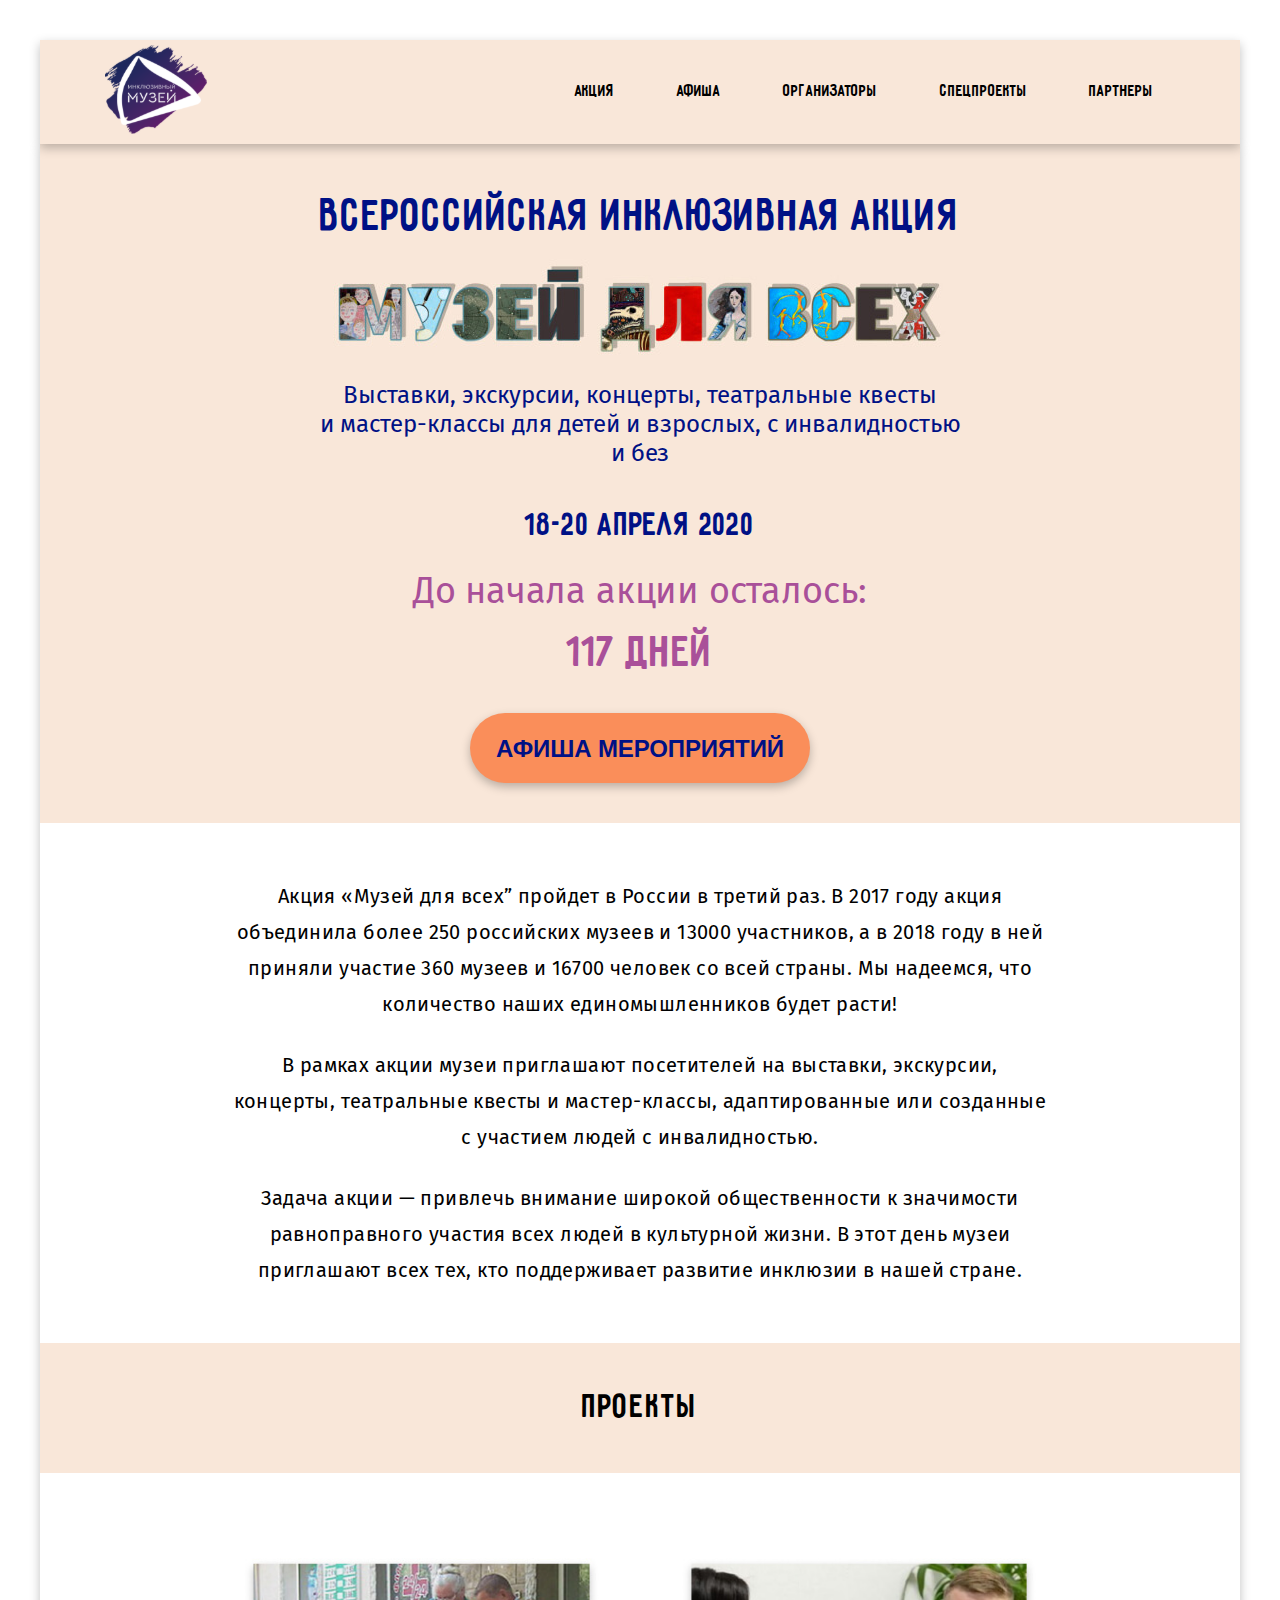
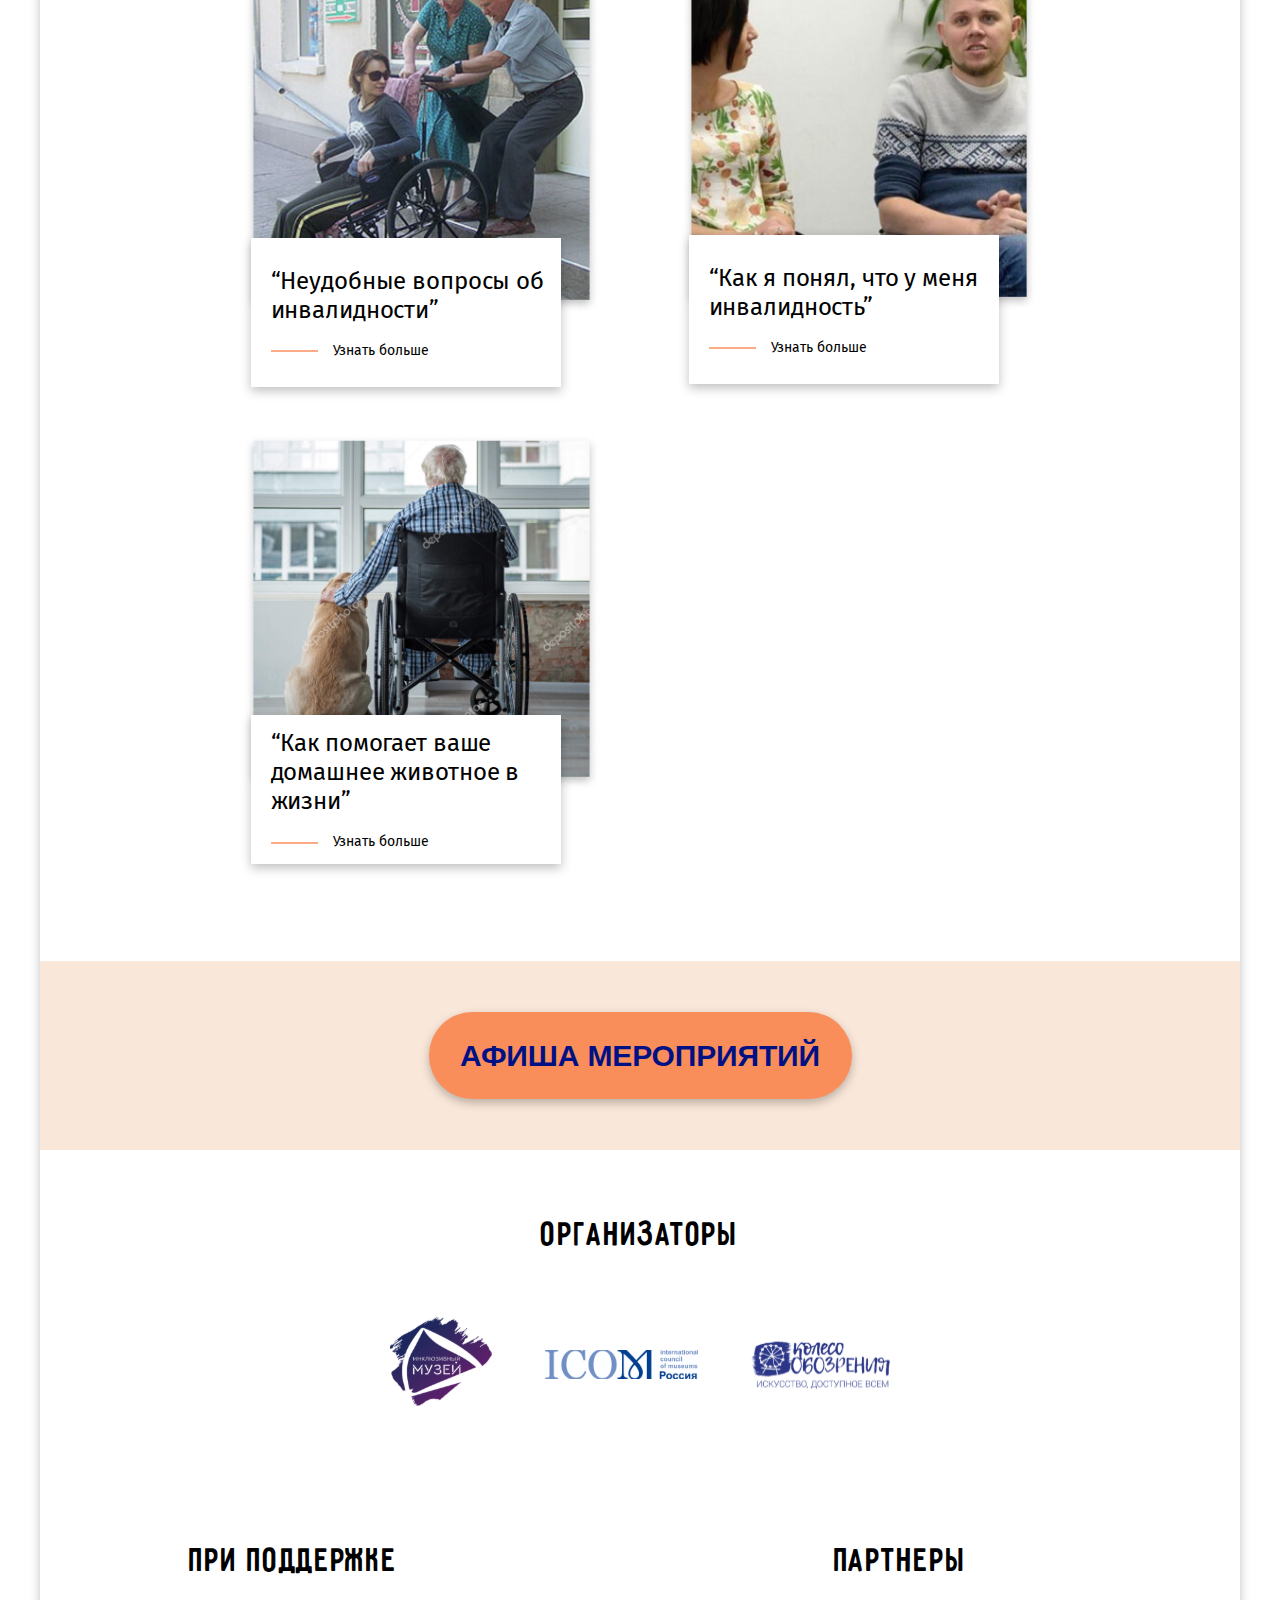
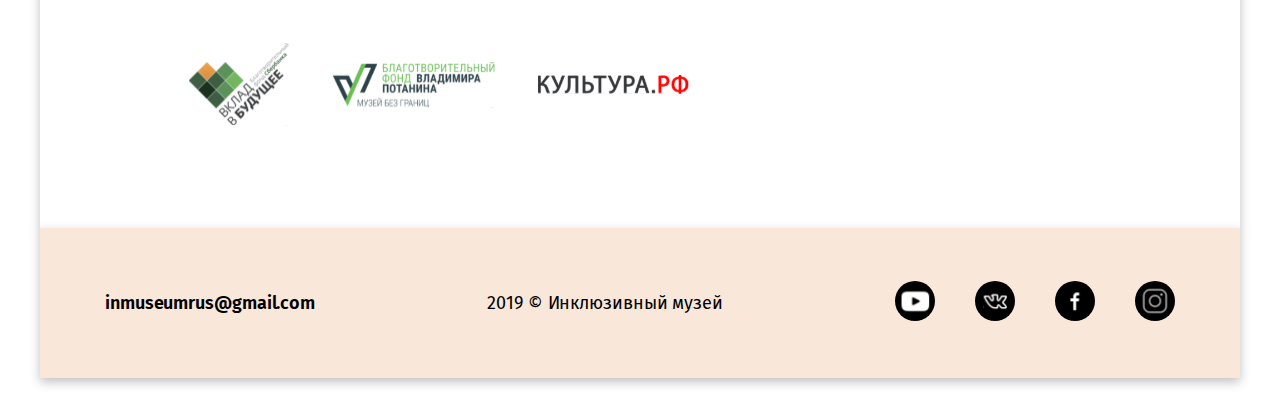
==== index.html @ b515f741 "remove index.html" ====
<!DOCTYPE html>
<html lang="ru">

<head>
  <meta charset="UTF-8">
  <meta name="viewport" content="width=device-width, initial-scale=1.0">
  <meta http-equiv="X-UA-Compatible" content="ie=edge">
  <meta name="author" content="Ванда Поникарова">
  <meta name="description" content="Акция «Музей для всех». Культурная жизнь может и должна быть доступна каждому.">
  <title>Музей для всех</title>
  <link rel="stylesheet" href="../styles/index.css">
</head>

<body class="page">

    <header class="header">

        <div class="logo header__logo">
            <a class="link logo__link" href="#"><img class="logo__image" src="../images/logo.svg" alt="Логотип Музей для всех"></a>
        </div>

        <button class="header__menu"><img class="header__sandwich" src="../images/menu.svg" alt="Иконка меню"></button>

        <nav class="header__list">
            <ul class="navigation">
                <li class="navigation__item">
                    <a class="link navigation__link" href="#">Акция</a>
                </li>
                <li class="navigation__item">
                    <a class="link navigation__link" href="#">Афиша</a>
                </li>
                <li class="navigation__item">
                    <a class="link navigation__link" href="#">Организаторы</a>
                </li>
                <li class="navigation__item">
                    <a class="link navigation__link" href="#">Спецпроекты</a>
                </li>
                <li class="navigation__item">
                    <a class="link navigation__link" href="#">Партнеры</a>
                </li>
            </ul>
        </nav>

    </header>

    <main class="main page__main">
        
        <section class="banner">
            <h1 class="banner__title">всероссийская инклюзивная&nbsp;акция</h1>
            <img class="banner__image" src="../images/MuseumForEveryone.jpg" alt="Заголовок Музей для всех">
            <p class="banner__subtitle">Выставки, экскурсии, концерты, театральные квесты и&nbsp;мастер-классы&nbsp;для детей и взрослых, с инвалидностью и без</p>
            <p class="banner__date">18-20 апреля 2020</p>
            <p class="banner__text">До начала акции осталось:</p>
            <p class="banner__counter">117 дней</p>
            <button class="button button_theme_orange button_type_small">афиша мероприятий</button>
        </section>

        <section class="promo">
            <article class="promo__text">
                <p class="promo__paragraph">Акция «Музей для всех”  пройдет в России  в третий раз. В 2017 году акция объединила более 250 российских музеев и 13000 участников, а в 2018 году в ней приняли участие 360 музеев и 16700 человек со всей страны. Мы надеемся, что количество наших единомышленников будет расти!</p>
                <p class="promo__paragraph">В рамках акции музеи приглашают посетителей на выставки, экскурсии, концерты, театральные квесты и мастер-классы, адаптированные или созданные с участием людей с инвалидностью.</p>
                <p class="promo__paragraph">Задача акции — привлечь внимание широкой общественности к значимости равноправного участия всех людей в культурной жизни. В этот день музеи приглашают всех тех, кто поддерживает развитие инклюзии в нашей стране.</p>
            </article>
        </section>

        <section class="projects">
            <div class="projects__head">
                <h2 class="projects__title text">проекты</h2>
            </div>
            <div class="projects__gallery">
                <div class="projects__item">
                    <img class="projects__image" 
                         srcset="../images/projects-01-288w.jpg 288w,
                                 ../images/projects-01-375w.jpg 375w" 
                         sizes="(max-width: 400px) 268px,
                         355px" 
                         src="../images/projects-01-375w.jpg" 
                         alt="Помощь">
                    <div class="projects__about">
                        <p class="projects__text text">“Неудобные вопросы об инвалидности”</p>
                        <a class="link projects__link" href=""><div class="projects__line"></div>Узнать больше</a>
                    </div>                
                </div>
                <div class="projects__item">
                    <img class="projects__image" 
                         srcset="../images/projects-02-288w.jpg 288w,
                                 ../images/projects-02-375w.jpg 375w" 
                         sizes="(max-width: 400px) 268px,
                                 355px" 
                         src="../images/projects-02-375w.jpg" 
                         alt="Поддержка">
                    <div class="projects__about">
                        <p class="projects__text text">“Как я понял, что у меня инвалидность”</p>
                        <a class="link projects__link" href=""><div class="projects__line"></div>Узнать больше</a>
                    </div>                
                </div>
                <div class="projects__item">
                    <img class="projects__image" 
                         srcset="../images/projects-03-288w.jpg 288w,
                                 ../images/projects-03-375w.jpg 375w" 
                         sizes="(max-width: 400px) 268px,
                                 355px" 
                         src="../images/projects-03-375w.jpg" 
                         alt="Друг">
                    <div class="projects__about">
                        <p class="projects__text text">“Как помогает ваше домашнее животное в жизни”</p>
                        <a class="link projects__link" href=""><div class="projects__line"></div>Узнать больше</a>
                    </div>                
                </div>
            </div>

        </section>

        <section class="events">
            <div class="events__head">
                <button class="button button_theme_orange button_type_big">афиша мероприятий</button>
            </div>
        </section>

        <section class="organizers">
            <div class="organizers__block">
                <div class="organizers__section organizers__section_a">
                    <p class="organizers__title">Организаторы</p>
                    <ul class="organizers__list">
                        <li class="organizers__item organizers__item_a">
                            <a class="organizers__link" href="#">
                                <img class="link organizers__icon organizers__icon_type_museum" src="../images/logo.svg" alt="Музей для всех">
                            </a>
                        </li>
                        <li class="organizers__item organizers__item_b">
                            <a class="organizers__link" href="#">
                                <img class="link organizers__icon organizers__icon_type_icom" src="../images/ICOM_NC.svg" alt="ICOM">
                            </a>
                        </li>
                        <li class="organizers__item organizers__item_c">
                            <a class="organizers__link" href="#">
                                <img class="link organizers__icon organizers__icon_type_wheel" src="../images/wheel.svg" alt="Колесо обозрения">
                            </a>
                        </li>
                    </ul>
                </div>
                <div class="organizers__section organizers__section_b">
                    <p class="organizers__title">при поддержке</p>
                    <ul class="organizers__list">
                        <li class="organizers__item organizers__item_a">
                            <a class="link organizers__link" href="#">
                                <img class="organizers__icon organizers__icon_type_rgb" src="../images/vklad_rgb.svg" alt="Фонд Вклад в будущее">
                            </a>
                        </li>
                        <li class="organizers__item organizers__item_b">
                            <a class="link organizers__link" href="#">
                                <img class="organizers__icon organizers__icon_type_potanin" src="../images/potanin_fund.svg" alt="Фонд Владимира Потанина">
                            </a>
                        </li>
                        <li class="organizers__item organizers__item_c">
                            <a class="link organizers__link" href="#">
                                <img class="organizers__icon organizers__icon_type_culture" src="../images/culture.svg" alt="КУЛЬТУРА.РФ">
                            </a>
                        </li>
                    </ul>
                </div>
                <div class="organizers__section organizers__section_c">
                    <p class="organizers__title">Партнеры</p>
                </div>
            </div>


        </section>

    </main>

    <footer class="footer">
        <a class="footer__email" href="mailto:inmuseumrus@gmail.com">inmuseumrus@gmail.com</a>
        <p class="footer__copyright">2019 &copy; Инклюзивный музей</p>
        <ul class="footer__social">
            <li class="footer__item">
                <a class="link footer__link" href="#"><img class="footer__icon" src="../images/youtube.svg" alt="Youtube"></a>
            </li>
            <li class="footer__item">
                <a class="link footer__link" href="#"><img class="footer__icon" src="../images/VK.svg" alt="ВКонтакте"></a>
            </li>
            <li class="footer__item">
                <a class="link footer__link" href="#"><img class="footer__icon" src="../images/facebook.svg" alt="Facebook"></a>
            </li>
            <li class="footer__item">
                <a class="link footer__link" href="#"><img class="footer__icon" src="../images/instagram.svg" alt="Instagram"></a>
            </li>
        </ul>

    </footer>
    <script src="../scripts/index.js"></script>
</body>
---- styles/index.css ----
@import url('../blocks/page/page.css');
@import url('../blocks/link/link.css');
@import url('../blocks/header/header.css');
@import url('../blocks/navigation/navigation.css');
@import url('../blocks/logo/logo.css');

@import url('../blocks/main/main.css');
@import url('../blocks/banner/banner.css');
@import url('../blocks/button/button.css');
@import url('../blocks/promo/promo.css');
@import url('../blocks/projects/projects.css');
@import url('../blocks/events/__head/events__head.css');
@import url('../blocks/organizers/organizers.css');

@import url('../blocks/footer/footer.css');
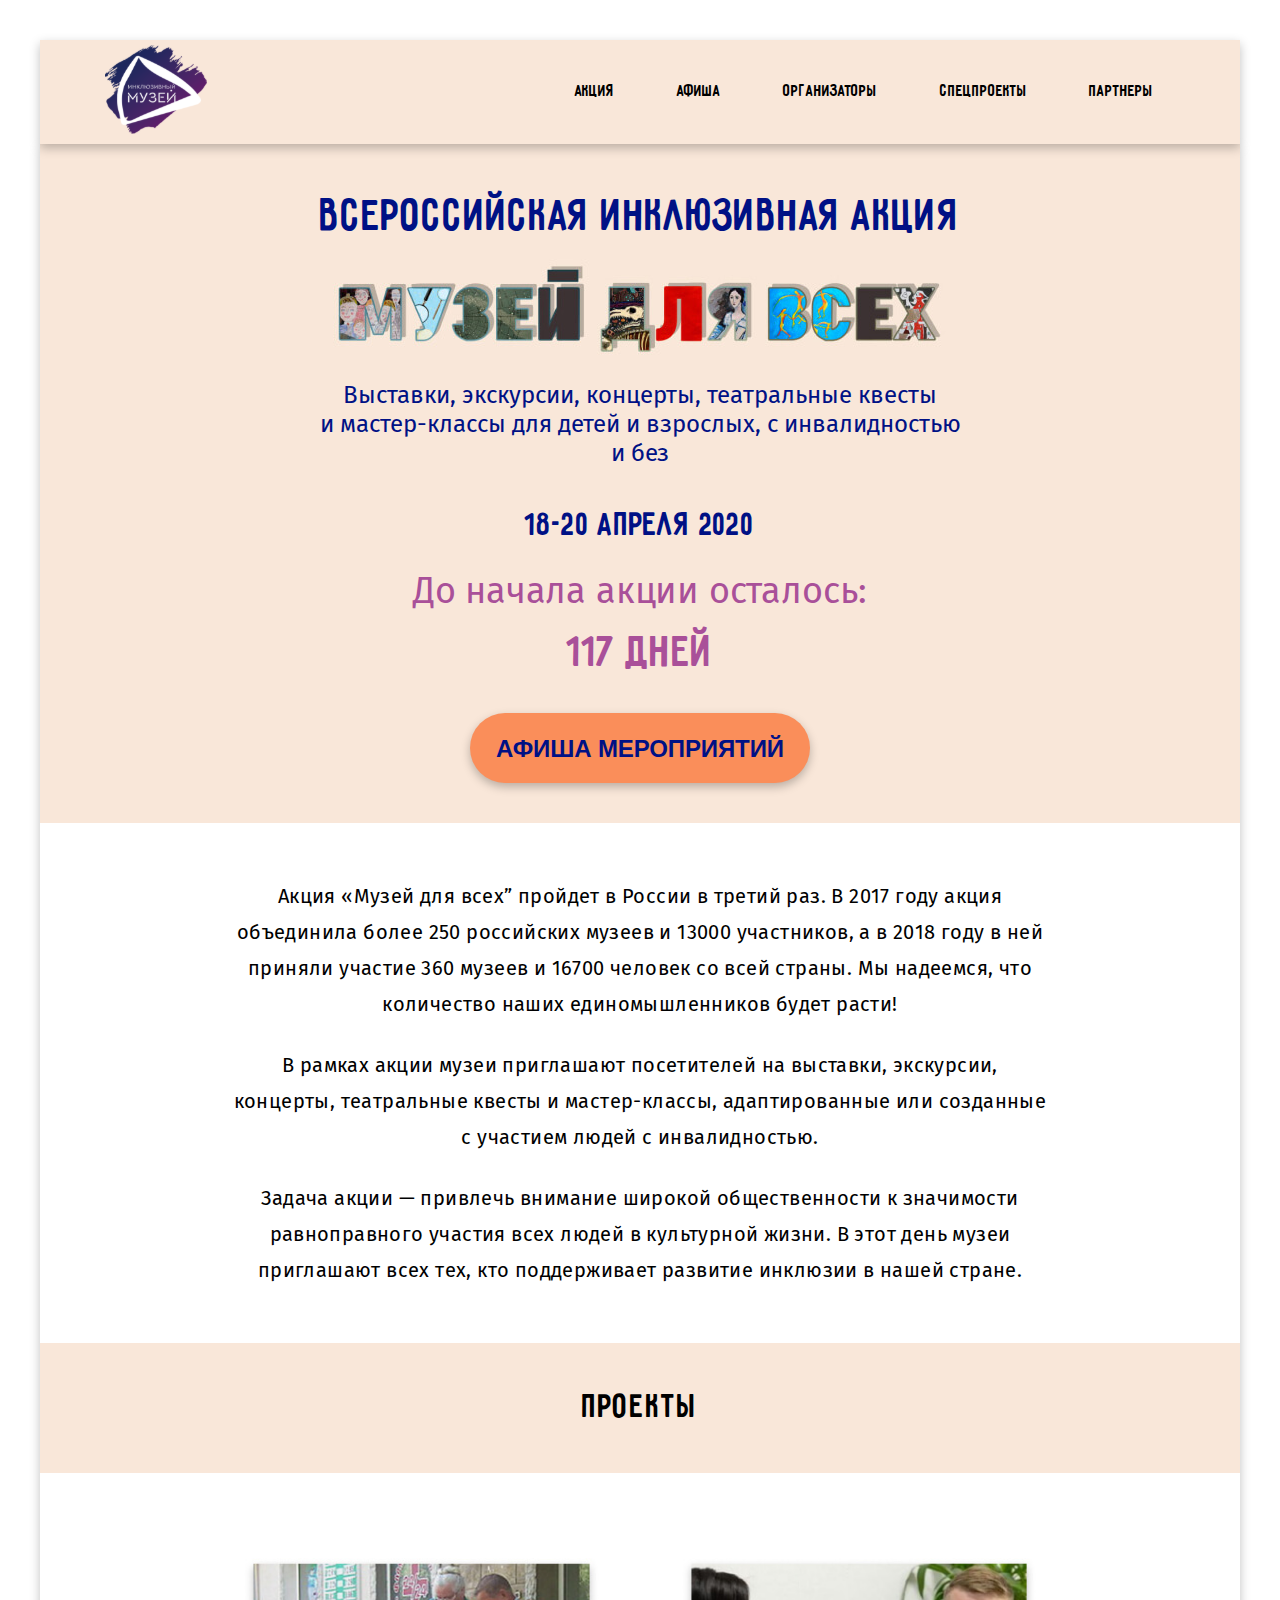
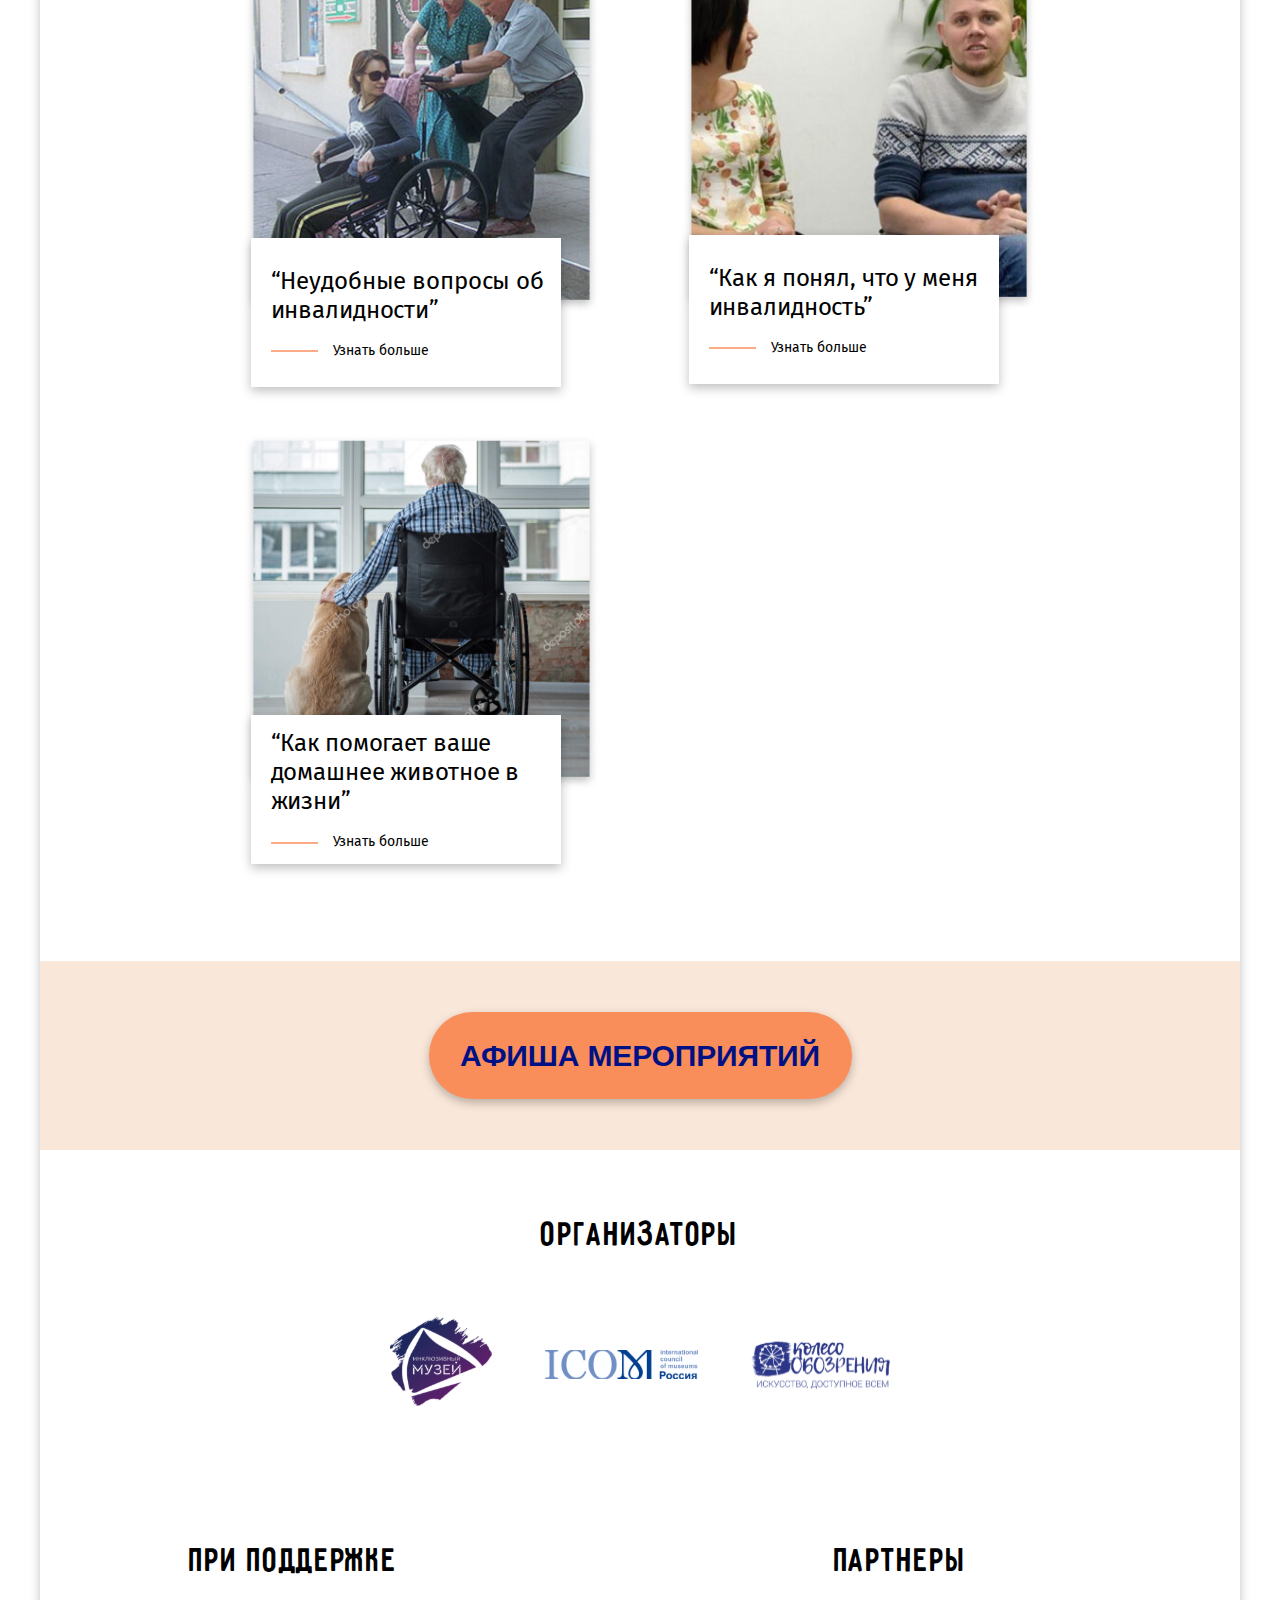
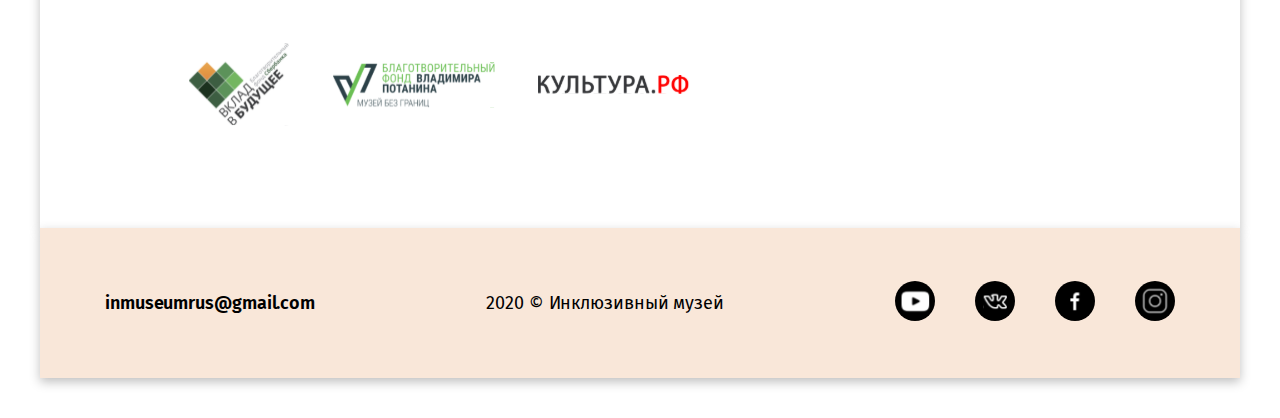
==== commit 14f843a5: "fix page projects" ====
--- a/index.html
+++ b/index.html
@@ -8,7 +8,7 @@
   <meta name="author" content="Ванда Поникарова">
   <meta name="description" content="Акция «Музей для всех». Культурная жизнь может и должна быть доступна каждому.">
   <title>Музей для всех</title>
-  <link rel="stylesheet" href="../styles/index.css">
+  <link rel="stylesheet" href="./styles/index.css">
 </head>
 
 <body class="page">
@@ -16,27 +16,27 @@
     <header class="header">
 
         <div class="logo header__logo">
-            <a class="link logo__link" href="#"><img class="logo__image" src="../images/logo.svg" alt="Логотип Музей для всех"></a>
+            <a class="link logo__link" href="#"><img class="logo__image" src="./images/logo.svg" alt="Логотип Музей для всех"></a>
         </div>
 
-        <button class="header__menu"><img class="header__sandwich" src="../images/menu.svg" alt="Иконка меню"></button>
+        <button class="header__menu"><img class="header__sandwich" src="./images/menu.svg" alt="Иконка меню"></button>
 
         <nav class="header__list">
             <ul class="navigation">
                 <li class="navigation__item">
-                    <a class="link navigation__link" href="#">Акция</a>
+                    <a class="link navigation__link" href="#promo">Акция</a>
                 </li>
                 <li class="navigation__item">
-                    <a class="link navigation__link" href="#">Афиша</a>
+                    <a class="link navigation__link" href="#events">Афиша</a>
                 </li>
                 <li class="navigation__item">
-                    <a class="link navigation__link" href="#">Организаторы</a>
+                    <a class="link navigation__link" href="#organizers">Организаторы</a>
                 </li>
                 <li class="navigation__item">
-                    <a class="link navigation__link" href="#">Спецпроекты</a>
+                    <a class="link navigation__link" href="#projects">Спецпроекты</a>
                 </li>
                 <li class="navigation__item">
-                    <a class="link navigation__link" href="#">Партнеры</a>
+                    <a class="link navigation__link" href="#partners">Партнеры</a>
                 </li>
             </ul>
         </nav>
@@ -47,7 +47,7 @@
         
         <section class="banner">
             <h1 class="banner__title">всероссийская инклюзивная&nbsp;акция</h1>
-            <img class="banner__image" src="../images/MuseumForEveryone.jpg" alt="Заголовок Музей для всех">
+            <img class="banner__image" src="./images/MuseumForEveryone.jpg" alt="Заголовок Музей для всех">
             <p class="banner__subtitle">Выставки, экскурсии, концерты, театральные квесты и&nbsp;мастер-классы&nbsp;для детей и взрослых, с инвалидностью и без</p>
             <p class="banner__date">18-20 апреля 2020</p>
             <p class="banner__text">До начала акции осталось:</p>
@@ -55,7 +55,7 @@
             <button class="button button_theme_orange button_type_small">афиша мероприятий</button>
         </section>
 
-        <section class="promo">
+        <section class="promo" id="promo">
             <article class="promo__text">
                 <p class="promo__paragraph">Акция «Музей для всех”  пройдет в России  в третий раз. В 2017 году акция объединила более 250 российских музеев и 13000 участников, а в 2018 году в ней приняли участие 360 музеев и 16700 человек со всей страны. Мы надеемся, что количество наших единомышленников будет расти!</p>
                 <p class="promo__paragraph">В рамках акции музеи приглашают посетителей на выставки, экскурсии, концерты, театральные квесты и мастер-классы, адаптированные или созданные с участием людей с инвалидностью.</p>
@@ -63,55 +63,55 @@
             </article>
         </section>
 
-        <section class="projects">
+        <section class="projects" id="projects">
             <div class="projects__head">
                 <h2 class="projects__title text">проекты</h2>
             </div>
             <div class="projects__gallery">
                 <div class="projects__item">
                     <img class="projects__image" 
-                         srcset="../images/projects-01-288w.jpg 288w,
-                                 ../images/projects-01-375w.jpg 375w" 
+                         srcset="./images/projects-01-288w.jpg 288w,
+                                 ./images/projects-01-375w.jpg 375w" 
                          sizes="(max-width: 400px) 268px,
                          355px" 
-                         src="../images/projects-01-375w.jpg" 
+                         src="./images/projects-01-375w.jpg" 
                          alt="Помощь">
                     <div class="projects__about">
                         <p class="projects__text text">“Неудобные вопросы об инвалидности”</p>
-                        <a class="link projects__link" href=""><div class="projects__line"></div>Узнать больше</a>
+                        <a class="link projects__link" href="./pages/projects.html"><div class="projects__line"></div>Узнать больше</a>
                     </div>                
                 </div>
                 <div class="projects__item">
                     <img class="projects__image" 
-                         srcset="../images/projects-02-288w.jpg 288w,
-                                 ../images/projects-02-375w.jpg 375w" 
+                         srcset="./images/projects-02-288w.jpg 288w,
+                                 ./images/projects-02-375w.jpg 375w" 
                          sizes="(max-width: 400px) 268px,
                                  355px" 
-                         src="../images/projects-02-375w.jpg" 
+                         src="./images/projects-02-375w.jpg" 
                          alt="Поддержка">
                     <div class="projects__about">
                         <p class="projects__text text">“Как я понял, что у меня инвалидность”</p>
-                        <a class="link projects__link" href=""><div class="projects__line"></div>Узнать больше</a>
+                        <a class="link projects__link" href="./pages/projects.html"><div class="projects__line"></div>Узнать больше</a>
                     </div>                
                 </div>
                 <div class="projects__item">
                     <img class="projects__image" 
-                         srcset="../images/projects-03-288w.jpg 288w,
-                                 ../images/projects-03-375w.jpg 375w" 
+                         srcset="./images/projects-03-288w.jpg 288w,
+                                 ./images/projects-03-375w.jpg 375w" 
                          sizes="(max-width: 400px) 268px,
                                  355px" 
-                         src="../images/projects-03-375w.jpg" 
+                         src="./images/projects-03-375w.jpg" 
                          alt="Друг">
                     <div class="projects__about">
                         <p class="projects__text text">“Как помогает ваше домашнее животное в жизни”</p>
-                        <a class="link projects__link" href=""><div class="projects__line"></div>Узнать больше</a>
+                        <a class="link projects__link" href="./pages/projects.html"><div class="projects__line"></div>Узнать больше</a>
                     </div>                
                 </div>
             </div>
 
         </section>
 
-        <section class="events">
+        <section class="events" id="events">
             <div class="events__head">
                 <button class="button button_theme_orange button_type_big">афиша мероприятий</button>
             </div>
@@ -119,22 +119,22 @@
 
         <section class="organizers">
             <div class="organizers__block">
-                <div class="organizers__section organizers__section_a">
+                <div class="organizers__section organizers__section_a" id="organizers">
                     <p class="organizers__title">Организаторы</p>
                     <ul class="organizers__list">
                         <li class="organizers__item organizers__item_a">
                             <a class="organizers__link" href="#">
-                                <img class="link organizers__icon organizers__icon_type_museum" src="../images/logo.svg" alt="Музей для всех">
+                                <img class="link organizers__icon organizers__icon_type_museum" src="./images/logo.svg" alt="Музей для всех">
                             </a>
                         </li>
                         <li class="organizers__item organizers__item_b">
                             <a class="organizers__link" href="#">
-                                <img class="link organizers__icon organizers__icon_type_icom" src="../images/ICOM_NC.svg" alt="ICOM">
+                                <img class="link organizers__icon organizers__icon_type_icom" src="./images/ICOM_NC.svg" alt="ICOM">
                             </a>
                         </li>
                         <li class="organizers__item organizers__item_c">
                             <a class="organizers__link" href="#">
-                                <img class="link organizers__icon organizers__icon_type_wheel" src="../images/wheel.svg" alt="Колесо обозрения">
+                                <img class="link organizers__icon organizers__icon_type_wheel" src="./images/wheel.svg" alt="Колесо обозрения">
                             </a>
                         </li>
                     </ul>
@@ -144,22 +144,22 @@
                     <ul class="organizers__list">
                         <li class="organizers__item organizers__item_a">
                             <a class="link organizers__link" href="#">
-                                <img class="organizers__icon organizers__icon_type_rgb" src="../images/vklad_rgb.svg" alt="Фонд Вклад в будущее">
+                                <img class="organizers__icon organizers__icon_type_rgb" src="./images/vklad_rgb.svg" alt="Фонд Вклад в будущее">
                             </a>
                         </li>
                         <li class="organizers__item organizers__item_b">
                             <a class="link organizers__link" href="#">
-                                <img class="organizers__icon organizers__icon_type_potanin" src="../images/potanin_fund.svg" alt="Фонд Владимира Потанина">
+                                <img class="organizers__icon organizers__icon_type_potanin" src="./images/potanin_fund.svg" alt="Фонд Владимира Потанина">
                             </a>
                         </li>
                         <li class="organizers__item organizers__item_c">
                             <a class="link organizers__link" href="#">
-                                <img class="organizers__icon organizers__icon_type_culture" src="../images/culture.svg" alt="КУЛЬТУРА.РФ">
+                                <img class="organizers__icon organizers__icon_type_culture" src="./images/culture.svg" alt="КУЛЬТУРА.РФ">
                             </a>
                         </li>
                     </ul>
                 </div>
-                <div class="organizers__section organizers__section_c">
+                <div class="organizers__section organizers__section_c" id="partners">
                     <p class="organizers__title">Партнеры</p>
                 </div>
             </div>
@@ -171,22 +171,22 @@
 
     <footer class="footer">
         <a class="footer__email" href="mailto:inmuseumrus@gmail.com">inmuseumrus@gmail.com</a>
-        <p class="footer__copyright">2019 &copy; Инклюзивный музей</p>
+        <p class="footer__copyright">2020 &copy; Инклюзивный музей</p>
         <ul class="footer__social">
             <li class="footer__item">
-                <a class="link footer__link" href="#"><img class="footer__icon" src="../images/youtube.svg" alt="Youtube"></a>
+                <a class="link footer__link" href="#"><img class="footer__icon" src="./images/youtube.svg" alt="Youtube"></a>
             </li>
             <li class="footer__item">
-                <a class="link footer__link" href="#"><img class="footer__icon" src="../images/VK.svg" alt="ВКонтакте"></a>
+                <a class="link footer__link" href="#"><img class="footer__icon" src="./images/VK.svg" alt="ВКонтакте"></a>
             </li>
             <li class="footer__item">
-                <a class="link footer__link" href="#"><img class="footer__icon" src="../images/facebook.svg" alt="Facebook"></a>
+                <a class="link footer__link" href="#"><img class="footer__icon" src="./images/facebook.svg" alt="Facebook"></a>
             </li>
             <li class="footer__item">
-                <a class="link footer__link" href="#"><img class="footer__icon" src="../images/instagram.svg" alt="Instagram"></a>
+                <a class="link footer__link" href="#"><img class="footer__icon" src="./images/instagram.svg" alt="Instagram"></a>
             </li>
         </ul>
 
     </footer>
-    <script src="../scripts/index.js"></script>
+    <script src="./scripts/index.js"></script>
 </body>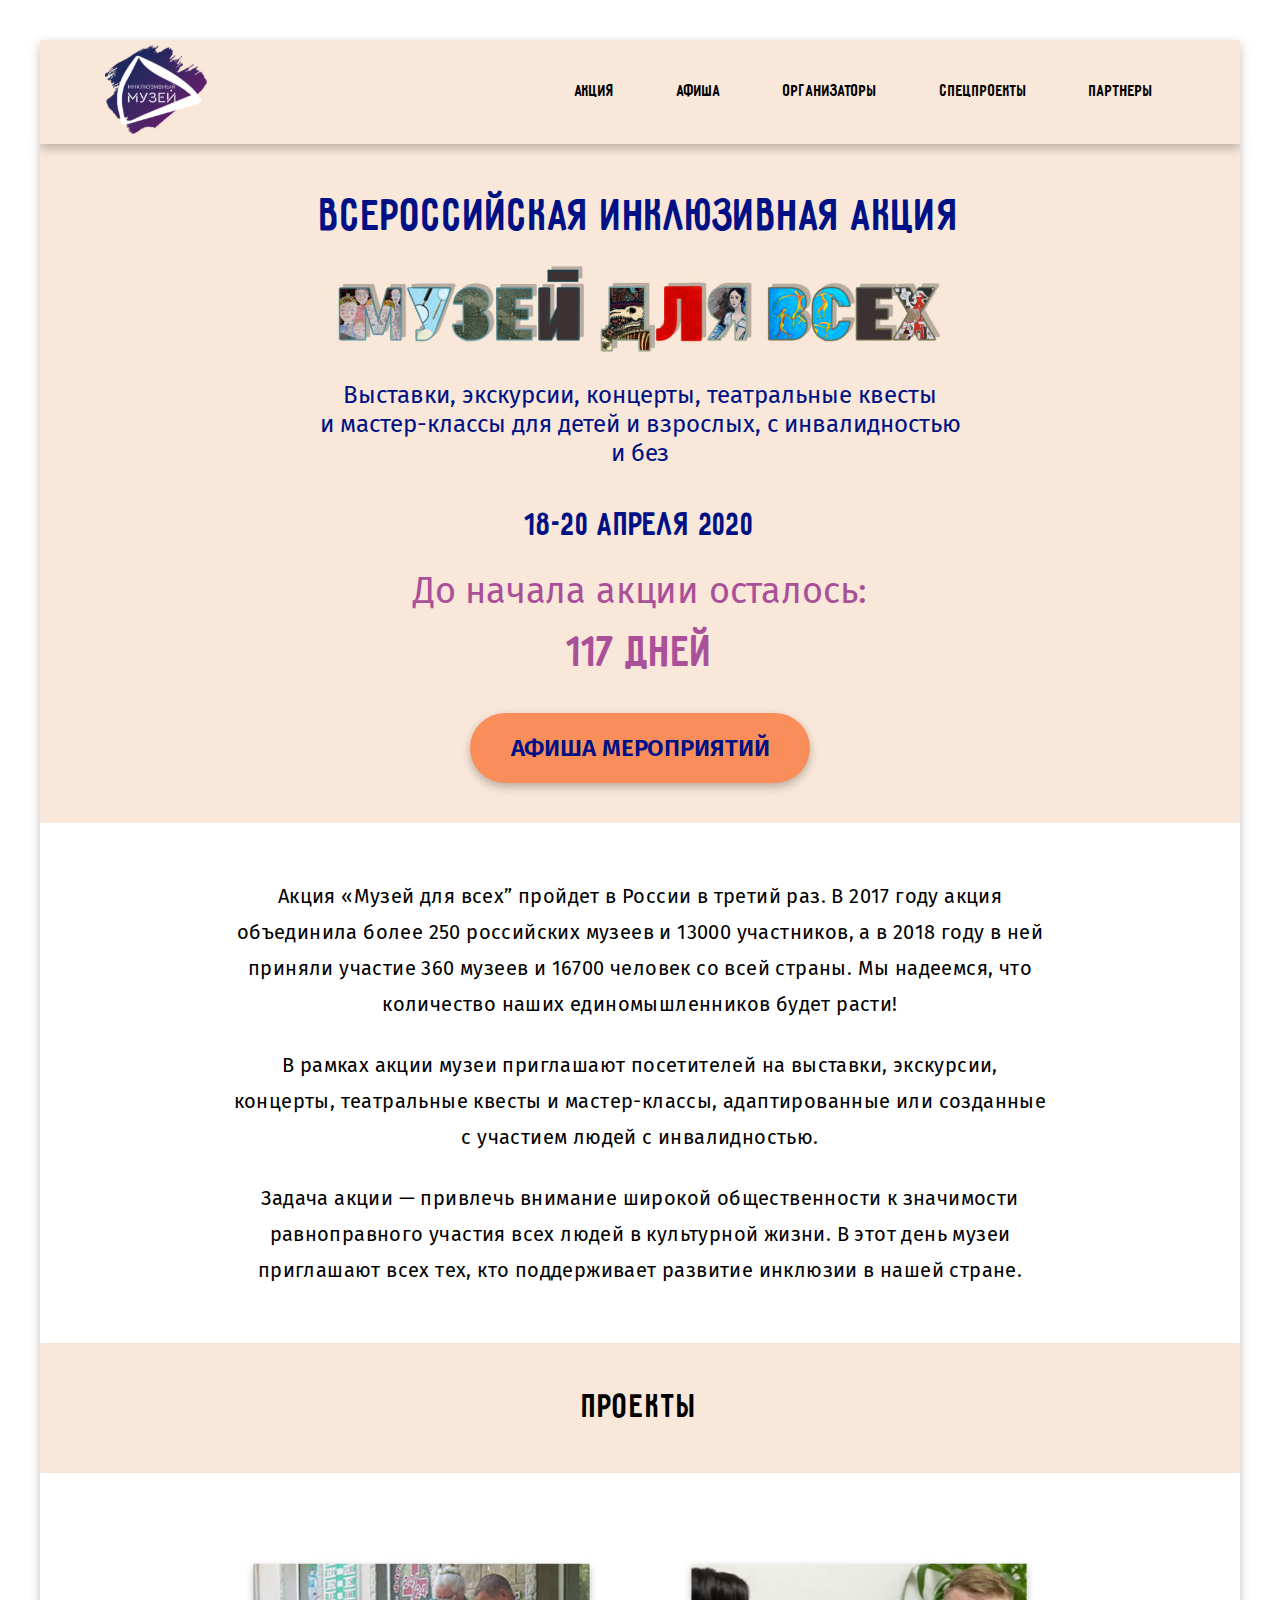
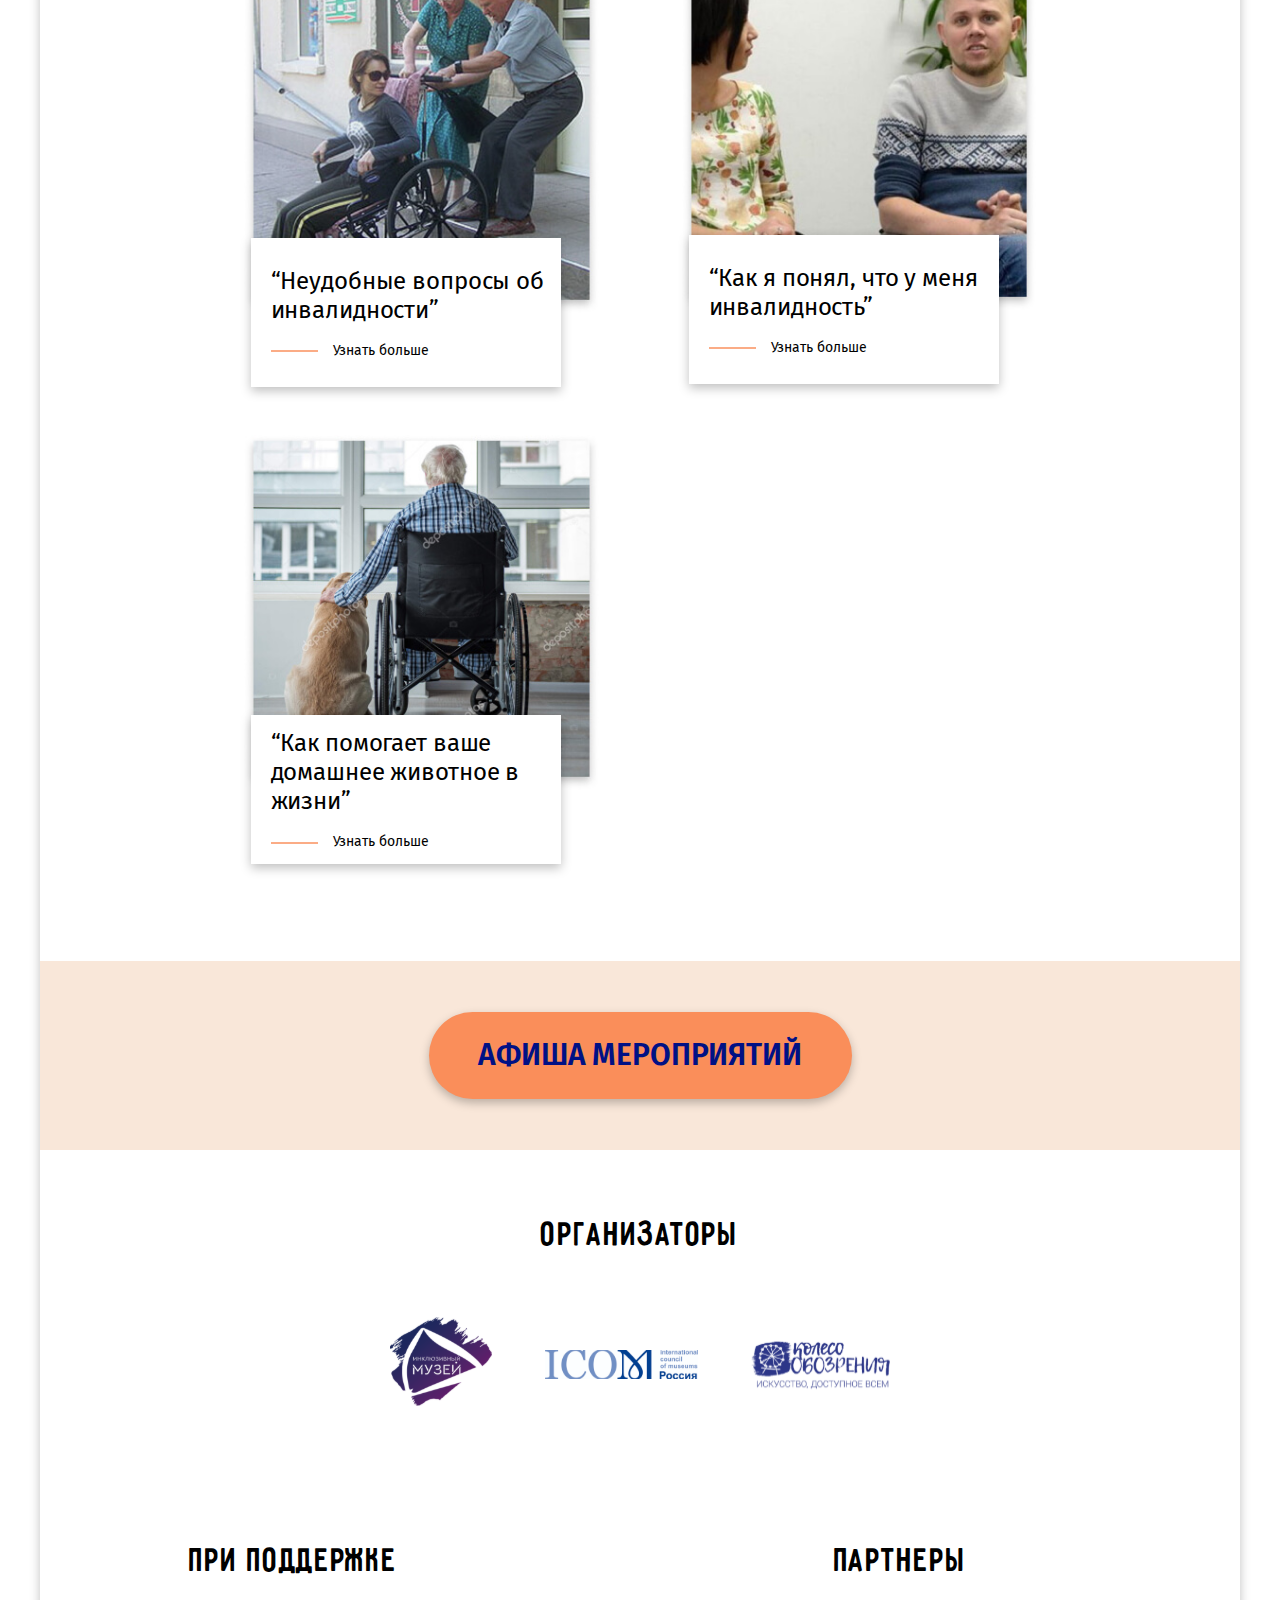
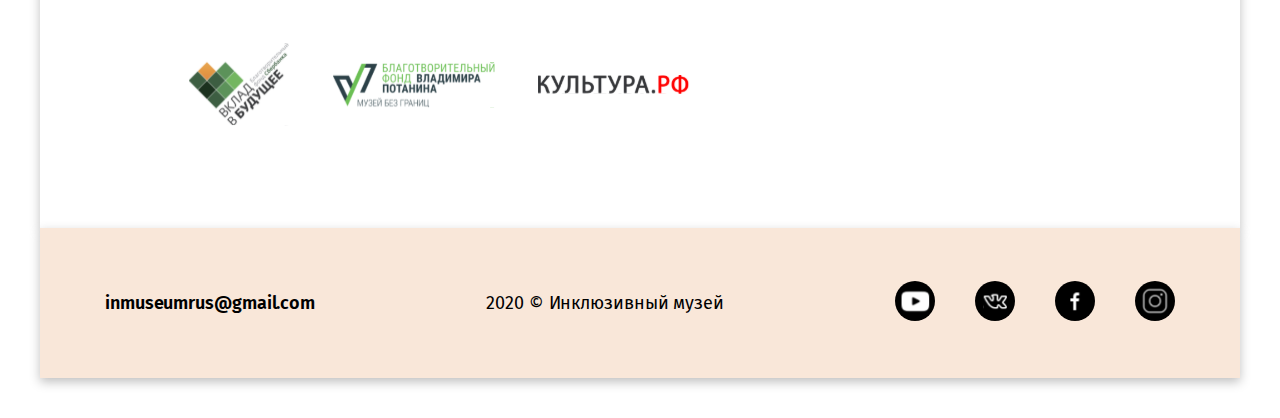
==== commit 261bcc9f: "fix button, padding, add social links" ====
--- a/index.html
+++ b/index.html
@@ -52,7 +52,7 @@
             <p class="banner__date">18-20 апреля 2020</p>
             <p class="banner__text">До начала акции осталось:</p>
             <p class="banner__counter">117 дней</p>
-            <button class="button button_theme_orange button_type_small">афиша мероприятий</button>
+            <a class="button button_theme_orange button_type_small" href="https://www.culture.ru/">афиша мероприятий</a>
         </section>
 
         <section class="promo" id="promo">
@@ -113,7 +113,7 @@
 
         <section class="events" id="events">
             <div class="events__head">
-                <button class="button button_theme_orange button_type_big">афиша мероприятий</button>
+                <a class="button button_theme_orange button_type_big" href="https://www.culture.ru/">афиша мероприятий</a>
             </div>
         </section>
 
@@ -123,7 +123,7 @@
                     <p class="organizers__title">Организаторы</p>
                     <ul class="organizers__list">
                         <li class="organizers__item organizers__item_a">
-                            <a class="organizers__link" href="#">
+                            <a class="organizers__link" href="http://in-museum.ru/">
                                 <img class="link organizers__icon organizers__icon_type_museum" src="./images/logo.svg" alt="Музей для всех">
                             </a>
                         </li>
@@ -174,16 +174,16 @@
         <p class="footer__copyright">2020 &copy; Инклюзивный музей</p>
         <ul class="footer__social">
             <li class="footer__item">
-                <a class="link footer__link" href="#"><img class="footer__icon" src="./images/youtube.svg" alt="Youtube"></a>
+                <a class="link footer__link" href="https://www.youtube.com/channel/UC2-fJsQR7jvwIl_0bQwSvDg"><img class="footer__icon" src="./images/youtube.svg" alt="Youtube"></a>
             </li>
             <li class="footer__item">
-                <a class="link footer__link" href="#"><img class="footer__icon" src="./images/VK.svg" alt="ВКонтакте"></a>
+                <a class="link footer__link" href="https://vk.com/club171467623"><img class="footer__icon" src="./images/VK.svg" alt="ВКонтакте"></a>
             </li>
             <li class="footer__item">
-                <a class="link footer__link" href="#"><img class="footer__icon" src="./images/facebook.svg" alt="Facebook"></a>
+                <a class="link footer__link" href="https://www.facebook.com/icluseumrus/"><img class="footer__icon" src="./images/facebook.svg" alt="Facebook"></a>
             </li>
             <li class="footer__item">
-                <a class="link footer__link" href="#"><img class="footer__icon" src="./images/instagram.svg" alt="Instagram"></a>
+                <a class="link footer__link" href="https://www.instagram.com/inmuseumrus/"><img class="footer__icon" src="./images/instagram.svg" alt="Instagram"></a>
             </li>
         </ul>
 
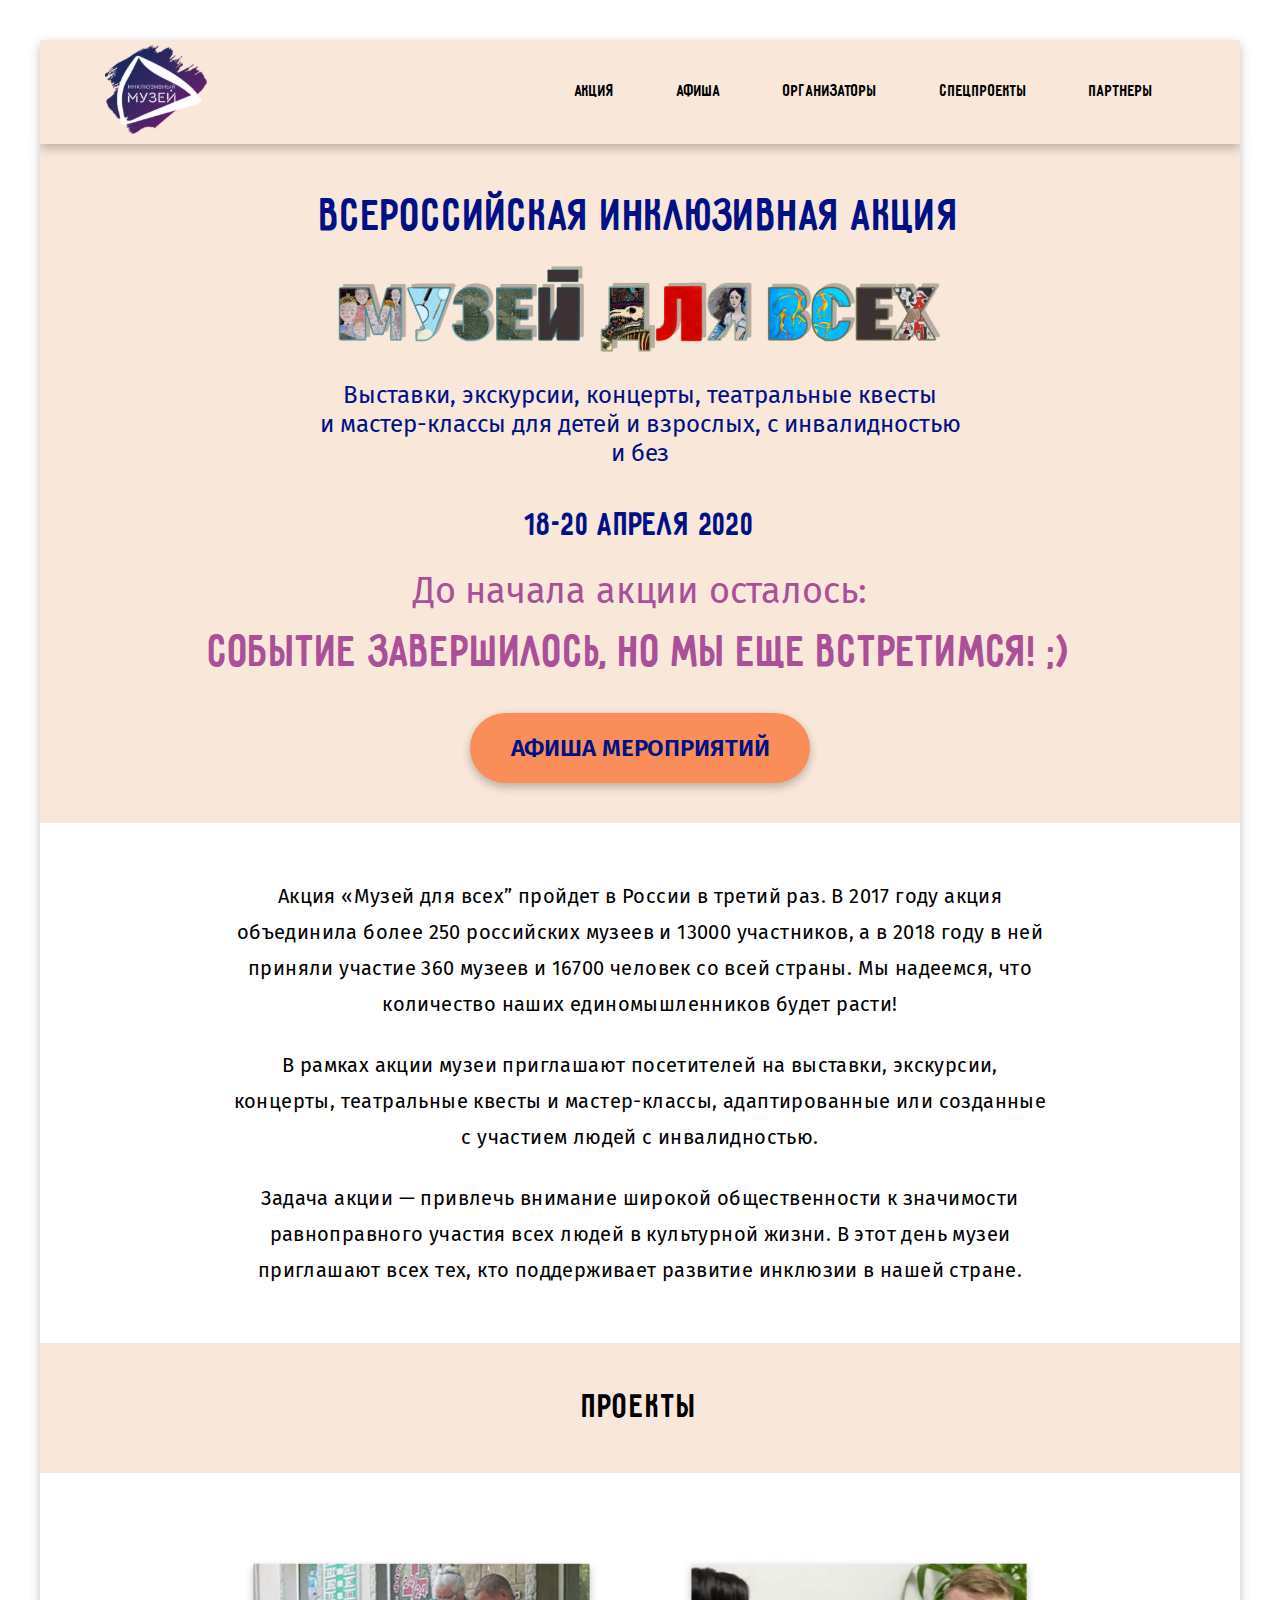
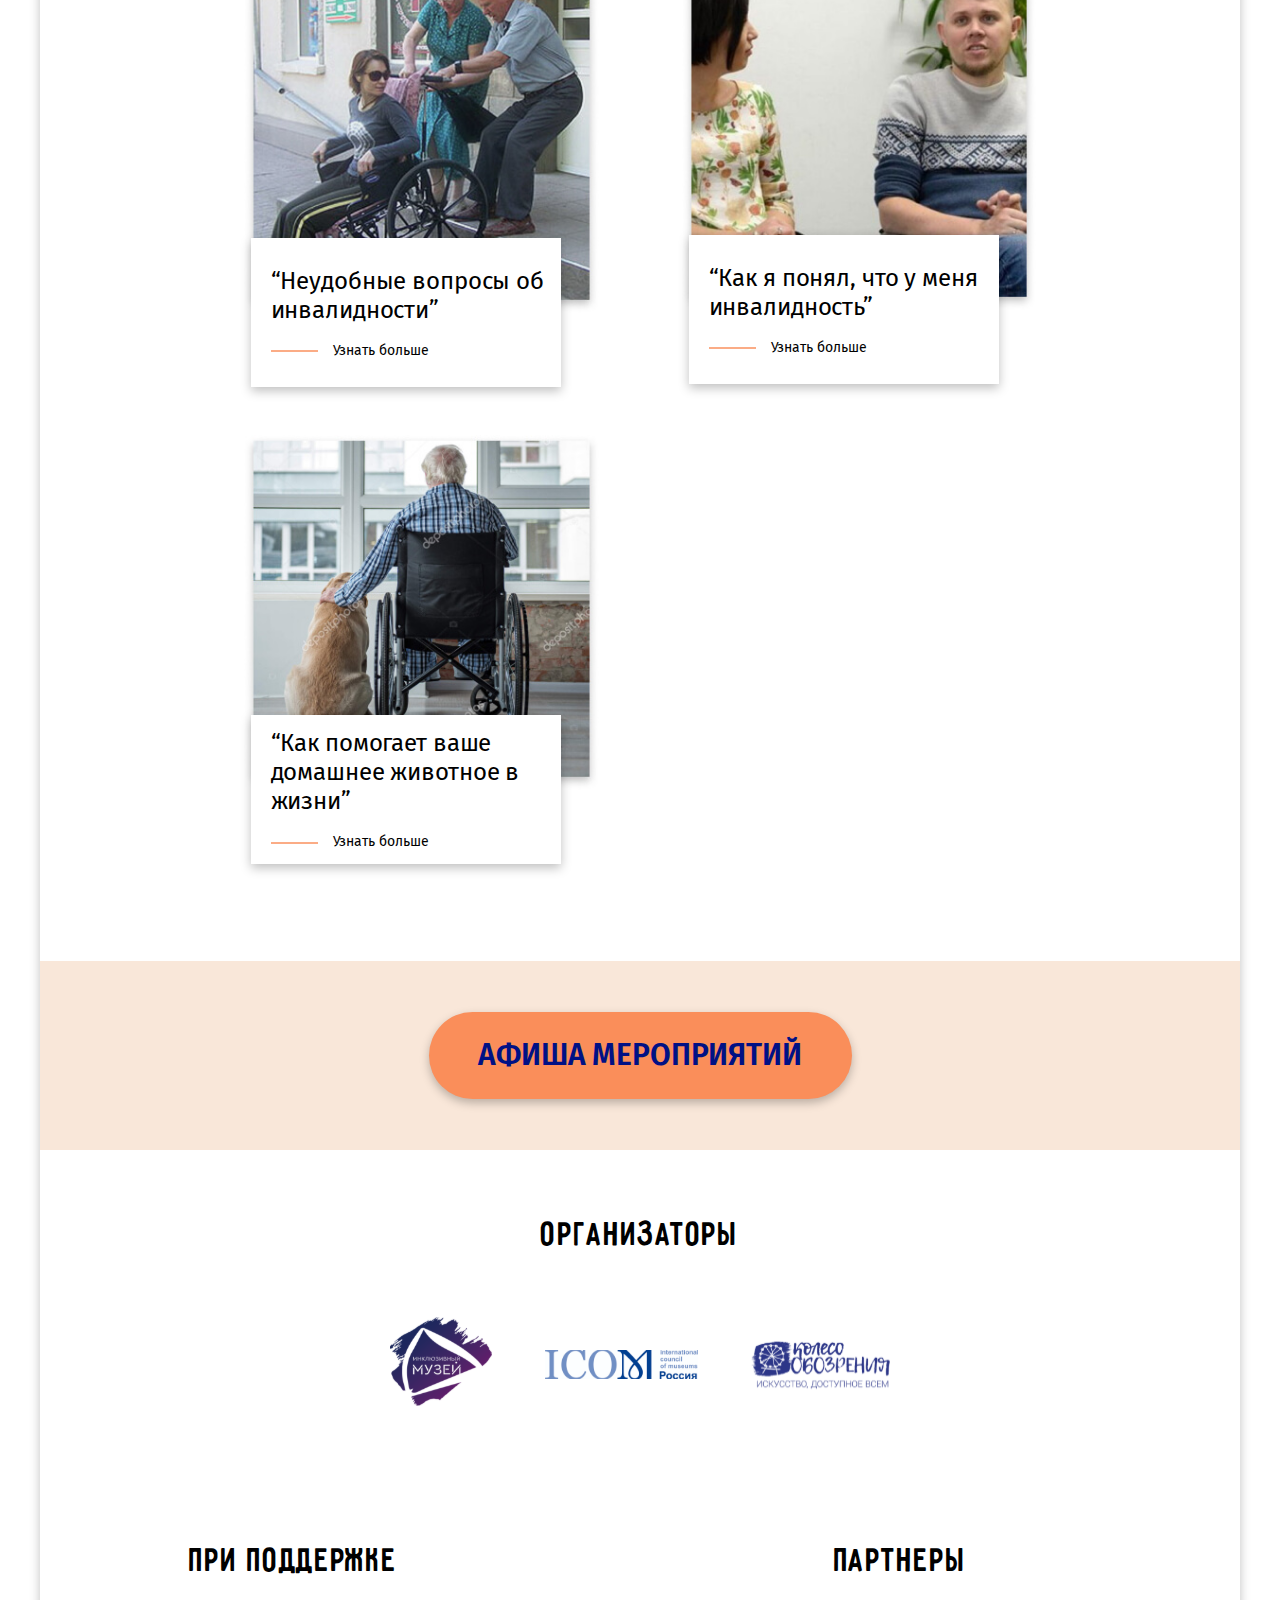
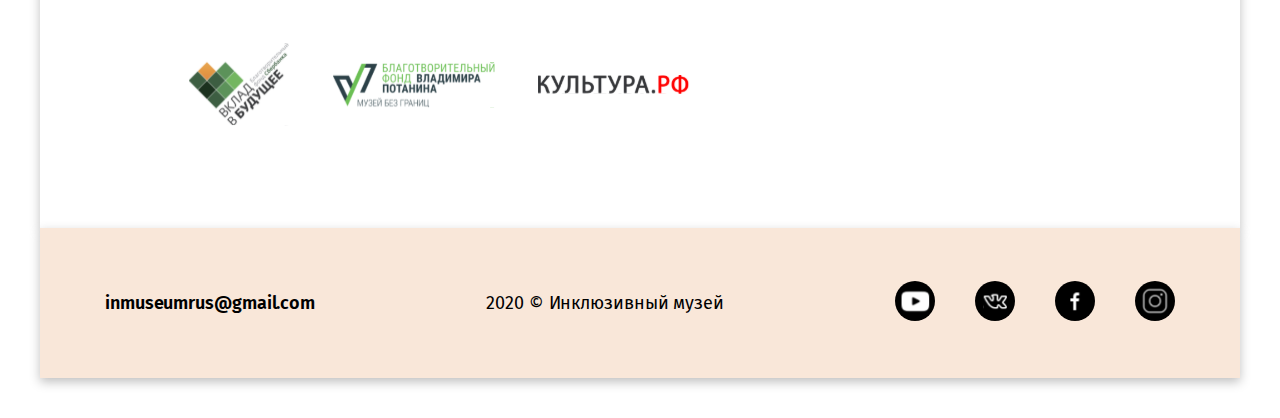
==== commit 22a3e721: "Add day counter" ====
--- a/index.html
+++ b/index.html
@@ -78,7 +78,7 @@
                          alt="Помощь">
                     <div class="projects__about">
                         <p class="projects__text text">“Неудобные вопросы об инвалидности”</p>
-                        <a class="link projects__link" href="./pages/projects.html"><div class="projects__line"></div>Узнать больше</a>
+                        <a class="link projects__link" href="./pages/projects.html#help"><div class="projects__line"></div>Узнать больше</a>
                     </div>                
                 </div>
                 <div class="projects__item">
@@ -91,7 +91,7 @@
                          alt="Поддержка">
                     <div class="projects__about">
                         <p class="projects__text text">“Как я понял, что у меня инвалидность”</p>
-                        <a class="link projects__link" href="./pages/projects.html"><div class="projects__line"></div>Узнать больше</a>
+                        <a class="link projects__link" href="./pages/projects.html#talk"><div class="projects__line"></div>Узнать больше</a>
                     </div>                
                 </div>
                 <div class="projects__item">
@@ -104,7 +104,7 @@
                          alt="Друг">
                     <div class="projects__about">
                         <p class="projects__text text">“Как помогает ваше домашнее животное в жизни”</p>
-                        <a class="link projects__link" href="./pages/projects.html"><div class="projects__line"></div>Узнать больше</a>
+                        <a class="link projects__link" href="./pages/projects.html#friend"><div class="projects__line"></div>Узнать больше</a>
                     </div>                
                 </div>
             </div>
